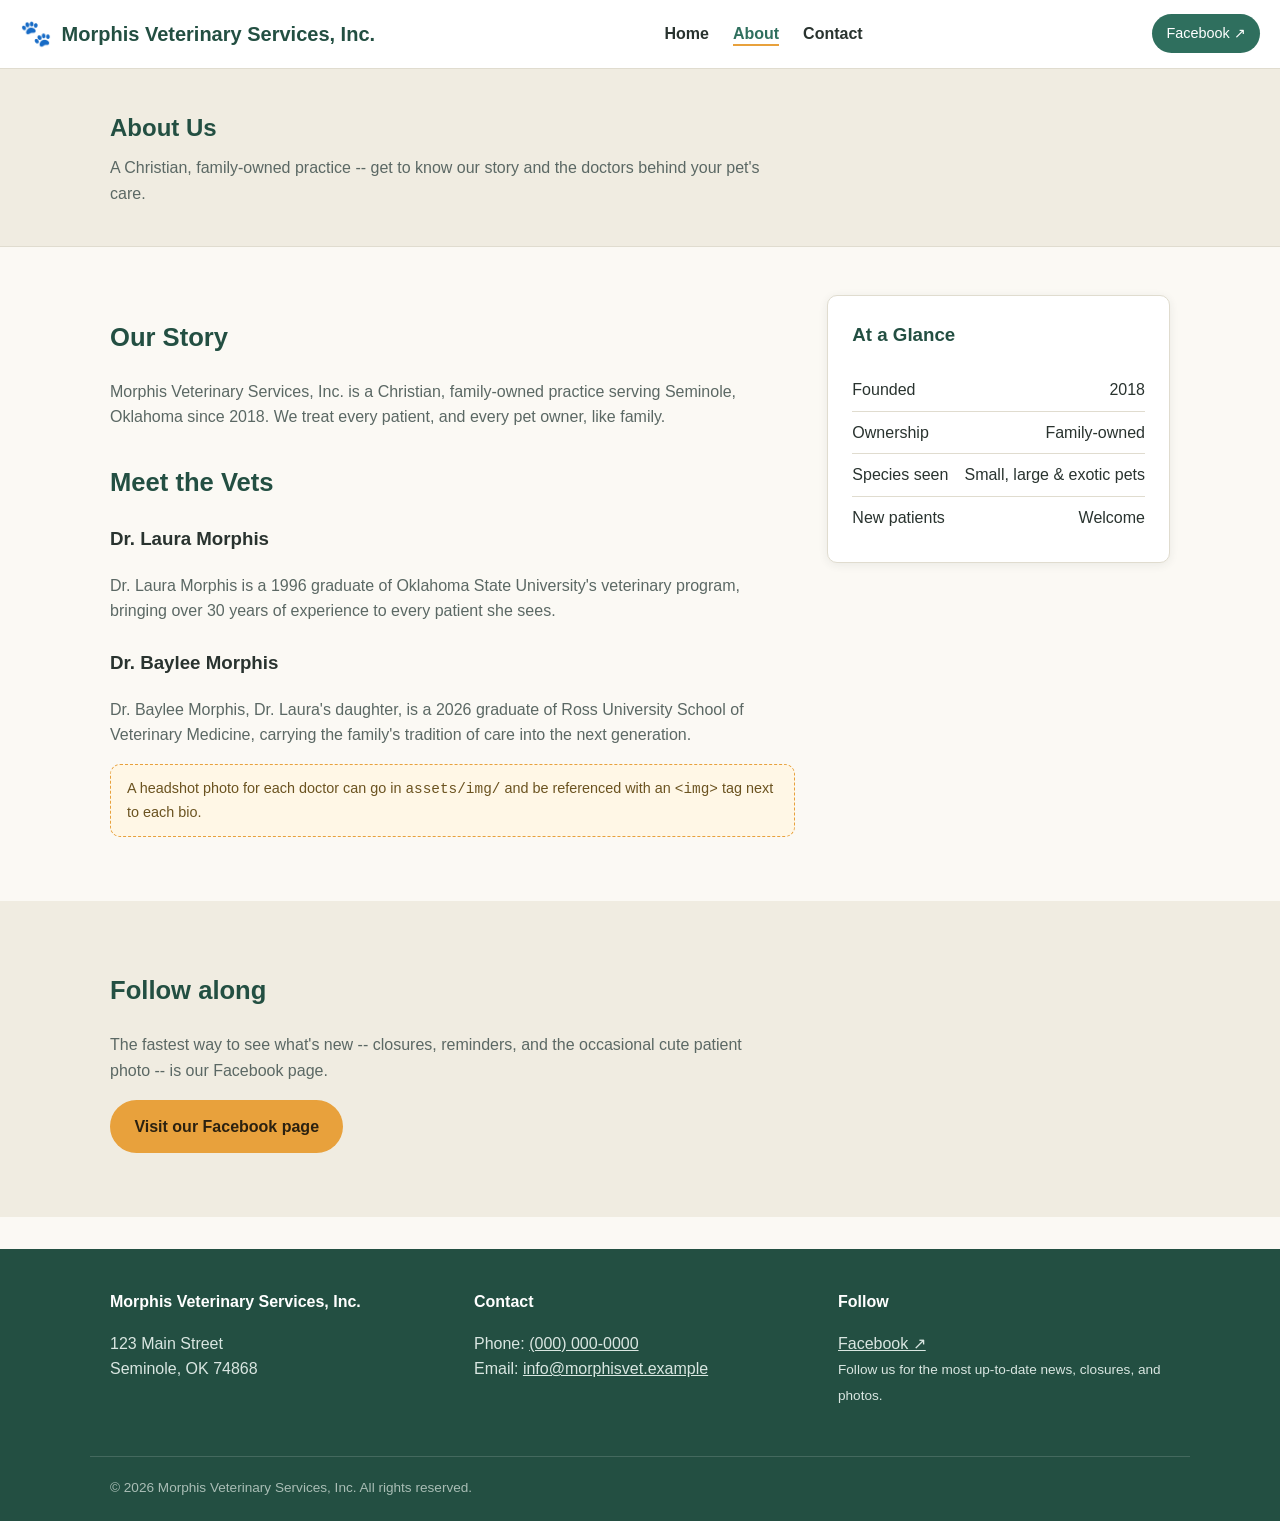
==== about.html @ ccaace9f "Add static site for Morphis Veterinary Services, Inc. Homepage plus About and Contact pages, with a " ====
<!DOCTYPE html>
<html lang="en">
<head>
<meta charset="UTF-8">
<meta name="viewport" content="width=device-width, initial-scale=1.0">
<title>About | Morphis Veterinary Services, Inc.</title>
<meta name="description" content="Learn about Morphis Veterinary Services, Inc. and the team behind your pet's care.">
<link rel="stylesheet" href="assets/css/style.css">
</head>
<body>
<a class="skip-link" href="#main">Skip to main content</a>

<header class="site-header">
  <nav class="nav-bar" aria-label="Primary">
    <a class="brand" href="index.html">
      <span class="brand-mark" aria-hidden="true">🐾</span>
      Morphis Veterinary Services, Inc.
    </a>
    <ul class="nav-links">
      <li><a href="index.html">Home</a></li>
      <li><a href="about.html" aria-current="page">About</a></li>
      <li><a href="contact.html">Contact</a></li>
    </ul>
    <!-- EDIT: replace with the real Facebook Page URL -->
    <a class="nav-fb-link" href="https://www.facebook.com/MorphisVet" target="_blank" rel="noopener">
      Facebook ↗
    </a>
  </nav>
</header>

<main id="main">

  <section class="page-hero">
    <div class="container">
      <h1>About Us</h1>
      <p>
        A Christian, family-owned practice -- get to know our story and
        the doctors behind your pet's care.
      </p>
    </div>
  </section>

  <section>
    <div class="container two-col">
      <div>
        <h2>Our Story</h2>
        <p class="section-intro">
          Morphis Veterinary Services, Inc. is a Christian, family-owned
          practice serving Seminole, Oklahoma since 2018. We treat every
          patient, and every pet owner, like family.
          <!-- EDIT: add more of your own founding story if you'd like -->
        </p>

        <h2 style="margin-top:2rem;">Meet the Vets</h2>

        <h3>Dr. Laura Morphis</h3>
        <p class="section-intro">
          Dr. Laura Morphis is a 1996 graduate of Oklahoma State
          University's veterinary program, bringing over 30 years of
          experience to every patient she sees.
          <!-- EDIT: add personal touches -- hobbies, pets of her own,
               favorite part of the job, etc. -->
        </p>

        <h3 style="margin-top:1.5rem;">Dr. Baylee Morphis</h3>
        <p class="section-intro">
          Dr. Baylee Morphis, Dr. Laura's daughter, is a 2026 graduate of
          Ross University School of Veterinary Medicine, carrying the
          family's tradition of care into the next generation.
          <!-- EDIT: add personal touches here too -->
        </p>

        <div class="placeholder">
          A headshot photo for each doctor can go in
          <code>assets/img/</code> and be referenced with an
          <code>&lt;img&gt;</code> tag next to each bio.
        </div>
      </div>

      <aside>
        <div class="card">
          <h3>At a Glance</h3>
          <ul class="info-list">
            <li><span>Founded</span> <span>2018</span></li>
            <li><span>Ownership</span> <span>Family-owned</span></li>
            <li><span>Species seen</span> <span>Small, large &amp; exotic pets</span></li>
            <li><span>New patients</span> <span>Welcome</span></li>
          </ul>
        </div>
      </aside>
    </div>
  </section>

  <section class="section-alt">
    <div class="container">
      <h2>Follow along</h2>
      <p class="section-intro">
        The fastest way to see what's new -- closures, reminders, and the
        occasional cute patient photo -- is our Facebook page.
      </p>
      <p>
        <a class="btn btn-primary" href="https://www.facebook.com/MorphisVet" target="_blank" rel="noopener">
          Visit our Facebook page
        </a>
      </p>
    </div>
  </section>

</main>

<footer class="site-footer">
  <div class="container footer-grid">
    <div>
      <h3>Morphis Veterinary Services, Inc.</h3>
      <p>
        123 Main Street<br>
        Seminole, OK 74868
      </p>
    </div>
    <div>
      <h3>Contact</h3>
      <p>
        Phone: <a href="tel:+10000000000">(000) 000-0000</a><br>
        Email: <a href="mailto:info@morphisvet.example">info@morphisvet.example</a>
      </p>
    </div>
    <div>
      <h3>Follow</h3>
      <p>
        <a href="https://www.facebook.com/MorphisVet" target="_blank" rel="noopener">
          Facebook ↗
        </a><br>
        <span style="font-size:0.85rem;">
          Follow us for the most up-to-date news, closures, and photos.
        </span>
      </p>
    </div>
  </div>
  <div class="container footer-bottom">
    &copy; <span id="year"></span> Morphis Veterinary Services, Inc. All rights reserved.
  </div>
</footer>

<script>
  document.getElementById('year').textContent = new Date().getFullYear();
</script>

</body>
</html>
---- assets/css/style.css ----
/* ==========================================================================
   Morphis Veterinary Services, Inc. -- site styles
   Plain CSS, no build step. Edit variables below to re-theme the whole site.
   ========================================================================== */

:root {
  --color-primary: #2f6f5e;      /* deep teal-green */
  --color-primary-dark: #234f42;
  --color-accent: #e8a13c;       /* warm amber accent */
  --color-bg: #fbf9f4;           /* warm off-white */
  --color-bg-alt: #f0ece1;
  --color-text: #29332f;
  --color-text-muted: #5b6864;
  --color-border: #e0dccf;
  --max-width: 1100px;
  --radius: 10px;
  --shadow: 0 2px 10px rgba(41, 51, 47, 0.08);
}

* {
  box-sizing: border-box;
}

html {
  scroll-behavior: smooth;
}

body {
  margin: 0;
  font-family: "Segoe UI", Tahoma, Geneva, Verdana, sans-serif;
  color: var(--color-text);
  background: var(--color-bg);
  line-height: 1.6;
}

img {
  max-width: 100%;
  display: block;
}

a {
  color: var(--color-primary);
}

a:hover,
a:focus {
  color: var(--color-primary-dark);
}

.container {
  max-width: var(--max-width);
  margin: 0 auto;
  padding: 0 1.25rem;
}

/* Skip link for keyboard/screen-reader users */
.skip-link {
  position: absolute;
  left: -999px;
  top: auto;
  background: var(--color-primary);
  color: #fff;
  padding: 0.75rem 1rem;
  z-index: 100;
  border-radius: 0 0 var(--radius) 0;
}

.skip-link:focus {
  left: 0;
  top: 0;
}

/* ---------- Header / nav ---------- */
.site-header {
  background: #fff;
  border-bottom: 1px solid var(--color-border);
  position: sticky;
  top: 0;
  z-index: 10;
}

.nav-bar {
  display: flex;
  align-items: center;
  justify-content: space-between;
  flex-wrap: wrap;
  padding: 0.9rem 1.25rem;
  gap: 0.75rem;
}

.brand {
  display: flex;
  align-items: center;
  gap: 0.6rem;
  font-size: 1.25rem;
  font-weight: 700;
  color: var(--color-primary-dark);
  text-decoration: none;
}

.brand:hover {
  color: var(--color-primary);
}

.brand-mark {
  font-size: 1.6rem;
  line-height: 1;
}

.nav-links {
  list-style: none;
  display: flex;
  flex-wrap: wrap;
  gap: 1.5rem;
  margin: 0;
  padding: 0;
}

.nav-links a {
  text-decoration: none;
  color: var(--color-text);
  font-weight: 600;
}

.nav-links a[aria-current="page"] {
  color: var(--color-primary);
  border-bottom: 2px solid var(--color-accent);
  padding-bottom: 2px;
}

.nav-links a:hover {
  color: var(--color-primary);
}

.nav-fb-link {
  display: inline-flex;
  align-items: center;
  gap: 0.4rem;
  background: var(--color-primary);
  color: #fff !important;
  padding: 0.5rem 0.9rem;
  border-radius: 999px;
  font-size: 0.9rem;
  text-decoration: none;
}

.nav-fb-link:hover {
  background: var(--color-primary-dark);
  color: #fff !important;
}

/* ---------- Hero ---------- */
.hero {
  background: linear-gradient(135deg, var(--color-primary) 0%, var(--color-primary-dark) 100%);
  color: #fff;
  padding: 3.5rem 0;
}

.hero h1 {
  font-size: 2.2rem;
  margin: 0 0 0.75rem;
}

.hero p {
  font-size: 1.1rem;
  max-width: 42rem;
  color: #eef4f1;
}

.hero-actions {
  margin-top: 1.5rem;
  display: flex;
  flex-wrap: wrap;
  gap: 0.9rem;
}

.page-hero {
  background: var(--color-bg-alt);
  padding: 2.5rem 0;
  border-bottom: 1px solid var(--color-border);
}

.page-hero h1 {
  margin: 0 0 0.5rem;
  color: var(--color-primary-dark);
}

.page-hero p {
  color: var(--color-text-muted);
  max-width: 42rem;
  margin: 0;
}

/* ---------- Buttons ---------- */
.btn {
  display: inline-block;
  padding: 0.75rem 1.4rem;
  border-radius: 999px;
  font-weight: 700;
  text-decoration: none;
  border: 2px solid transparent;
}

.btn-primary {
  background: var(--color-accent);
  color: #2b2110;
}

.btn-primary:hover {
  background: #d6912e;
  color: #2b2110;
}

.btn-outline {
  border-color: #fff;
  color: #fff !important;
}

.btn-outline:hover {
  background: rgba(255, 255, 255, 0.15);
}

/* ---------- Sections ---------- */
section {
  padding: 3rem 0;
}

.section-alt {
  background: var(--color-bg-alt);
}

h2 {
  color: var(--color-primary-dark);
  font-size: 1.6rem;
}

.section-intro {
  max-width: 42rem;
  color: var(--color-text-muted);
}

/* ---------- Cards / grid ---------- */
.grid {
  display: grid;
  gap: 1.5rem;
  grid-template-columns: repeat(auto-fit, minmax(240px, 1fr));
  margin-top: 1.75rem;
}

.card {
  background: #fff;
  border: 1px solid var(--color-border);
  border-radius: var(--radius);
  padding: 1.5rem;
  box-shadow: var(--shadow);
}

.card h3 {
  margin-top: 0;
  color: var(--color-primary-dark);
}

.card-icon {
  font-size: 1.8rem;
  margin-bottom: 0.5rem;
}

/* ---------- Two-column layout (e.g. content + Facebook feed) ---------- */
.two-col {
  display: grid;
  gap: 2rem;
  grid-template-columns: 2fr 1fr;
  align-items: start;
}

@media (max-width: 780px) {
  .two-col {
    grid-template-columns: 1fr;
  }
}

/* ---------- Facebook feed panel ---------- */
.fb-panel {
  background: #fff;
  border: 1px solid var(--color-border);
  border-radius: var(--radius);
  padding: 1.25rem;
  box-shadow: var(--shadow);
}

.fb-panel h2 {
  font-size: 1.2rem;
  margin-top: 0;
  display: flex;
  align-items: center;
  gap: 0.5rem;
}

.fb-embed-wrap {
  overflow-x: auto;
}

.fb-fallback {
  margin-top: 0.9rem;
  font-size: 0.95rem;
  color: var(--color-text-muted);
}

/* ---------- Info list (hours, contact) ---------- */
.info-list {
  list-style: none;
  margin: 0;
  padding: 0;
}

.info-list li {
  display: flex;
  justify-content: space-between;
  gap: 1rem;
  padding: 0.5rem 0;
  border-bottom: 1px solid var(--color-border);
}

.info-list li:last-child {
  border-bottom: none;
}

/* ---------- Placeholder callout ---------- */
.placeholder {
  background: #fff7e6;
  border: 1px dashed var(--color-accent);
  border-radius: var(--radius);
  padding: 0.75rem 1rem;
  font-size: 0.9rem;
  color: #6b5320;
  margin: 1rem 0;
}

/* ---------- Map ---------- */
.map-wrap {
  border-radius: var(--radius);
  overflow: hidden;
  border: 1px solid var(--color-border);
  box-shadow: var(--shadow);
}

.map-wrap iframe {
  width: 100%;
  height: 320px;
  border: 0;
  display: block;
}

/* ---------- Contact form (front-end only) ---------- */
form {
  display: grid;
  gap: 1rem;
  max-width: 32rem;
}

label {
  font-weight: 600;
  display: block;
  margin-bottom: 0.3rem;
}

input,
textarea {
  width: 100%;
  padding: 0.6rem 0.75rem;
  border: 1px solid var(--color-border);
  border-radius: 6px;
  font-family: inherit;
  font-size: 1rem;
}

input:focus,
textarea:focus {
  outline: 2px solid var(--color-primary);
  outline-offset: 1px;
}

/* ---------- Footer ---------- */
.site-footer {
  background: var(--color-primary-dark);
  color: #d9e6e1;
  padding: 2.5rem 0 1.5rem;
  margin-top: 2rem;
}

.footer-grid {
  display: grid;
  gap: 2rem;
  grid-template-columns: repeat(auto-fit, minmax(200px, 1fr));
}

.footer-grid h3 {
  color: #fff;
  font-size: 1rem;
  margin-top: 0;
}

.site-footer a {
  color: #d9e6e1;
}

.site-footer a:hover {
  color: #fff;
}

.footer-bottom {
  margin-top: 2rem;
  padding-top: 1.25rem;
  border-top: 1px solid rgba(255, 255, 255, 0.15);
  font-size: 0.85rem;
  color: #a9bdb5;
}
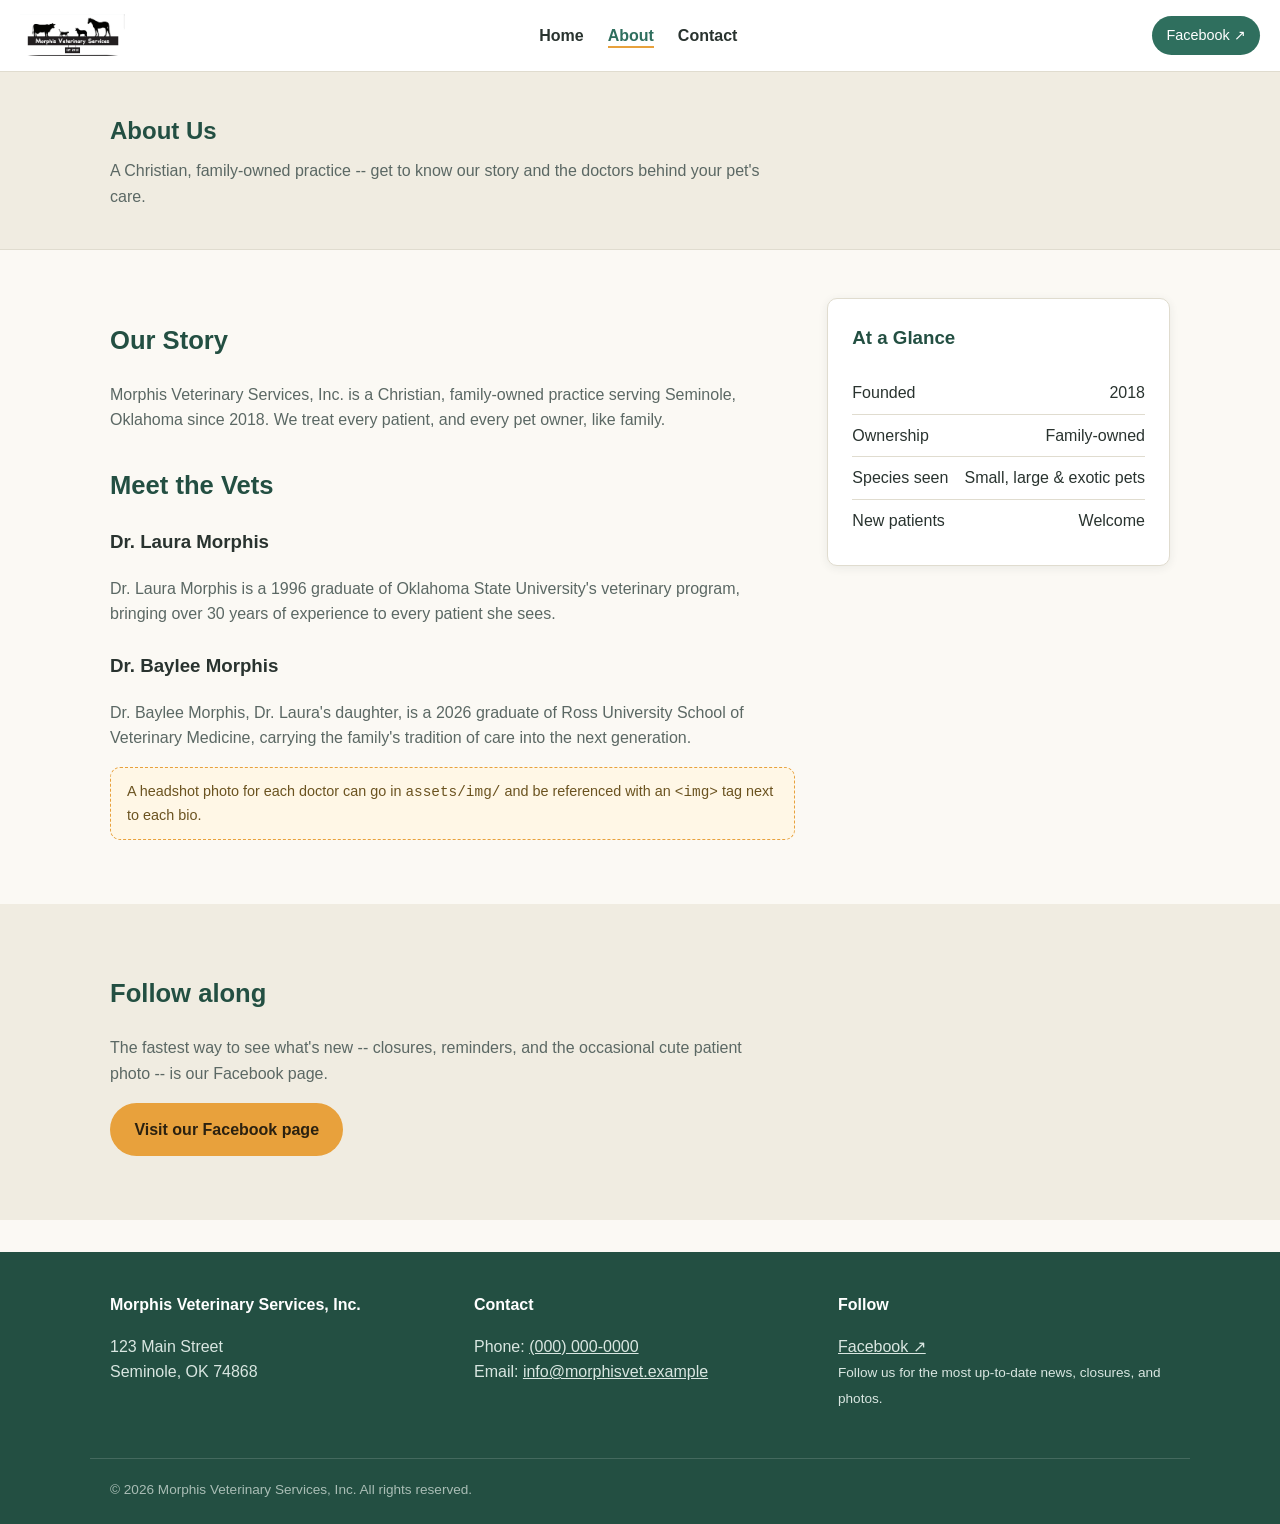
==== commit 8c967bb7: "Use logo graphic in the nav bar instead of text Co-Authored-By: Claude Sonnet 5 <noreply@anthropic.c" ====
--- a/about.html
+++ b/about.html
@@ -13,8 +13,7 @@
 <header class="site-header">
   <nav class="nav-bar" aria-label="Primary">
     <a class="brand" href="index.html">
-      <span class="brand-mark" aria-hidden="true">🐾</span>
-      Morphis Veterinary Services, Inc.
+      <img src="assets/img/banner-logo.jpeg" alt="Morphis Veterinary Services, Inc." class="brand-logo">
     </a>
     <ul class="nav-links">
       <li><a href="index.html">Home</a></li>
--- a/assets/css/style.css
+++ b/assets/css/style.css
@@ -53,6 +53,19 @@
   padding: 0 1.25rem;
 }
 
+/* Visually hidden but still readable by screen readers / SEO */
+.sr-only {
+  position: absolute;
+  width: 1px;
+  height: 1px;
+  padding: 0;
+  margin: -1px;
+  overflow: hidden;
+  clip: rect(0, 0, 0, 0);
+  white-space: nowrap;
+  border: 0;
+}
+
 /* Skip link for keyboard/screen-reader users */
 .skip-link {
   position: absolute;
@@ -91,20 +104,13 @@
 .brand {
   display: flex;
   align-items: center;
-  gap: 0.6rem;
-  font-size: 1.25rem;
-  font-weight: 700;
-  color: var(--color-primary-dark);
   text-decoration: none;
 }
 
-.brand:hover {
-  color: var(--color-primary);
-}
-
-.brand-mark {
-  font-size: 1.6rem;
-  line-height: 1;
+.brand-logo {
+  height: 42px;
+  width: auto;
+  display: block;
 }
 
 .nav-links {
@@ -149,6 +155,62 @@
   color: #fff !important;
 }
 
+/* ---------- Top banner: logo strip, team photo, intro blurb ---------- */
+.banner-wrap {
+  width: 100%;
+  height: 2in;
+  background: #fff;
+  display: flex;
+  align-items: flex-start;
+  justify-content: flex-start;
+  overflow: hidden;
+}
+
+.banner-logo {
+  height: 100%;
+  width: auto;
+  display: block;
+}
+
+.intro-banner {
+  background: var(--color-bg-alt);
+  border-bottom: 1px solid var(--color-border);
+  padding: 2rem 0 2.5rem;
+  text-align: center;
+}
+
+.team-photo {
+  width: 200px;
+  height: 200px;
+  object-fit: cover;
+  object-position: top center;
+  border-radius: 50%;
+  border: 4px solid #fff;
+  box-shadow: var(--shadow);
+  margin: 0 auto 1.25rem;
+}
+
+.intro-banner p {
+  max-width: 40rem;
+  margin: 0 auto;
+  font-size: 1.1rem;
+  color: var(--color-text);
+}
+
+.intro-banner .hero-actions {
+  justify-content: center;
+  margin-top: 1.5rem;
+}
+
+.intro-banner .btn-outline {
+  border-color: var(--color-primary);
+  color: var(--color-primary) !important;
+}
+
+.intro-banner .btn-outline:hover {
+  background: rgba(47, 111, 94, 0.1);
+}
+
 /* ---------- Hero ---------- */
 .hero {
   background: linear-gradient(135deg, var(--color-primary) 0%, var(--color-primary-dark) 100%);
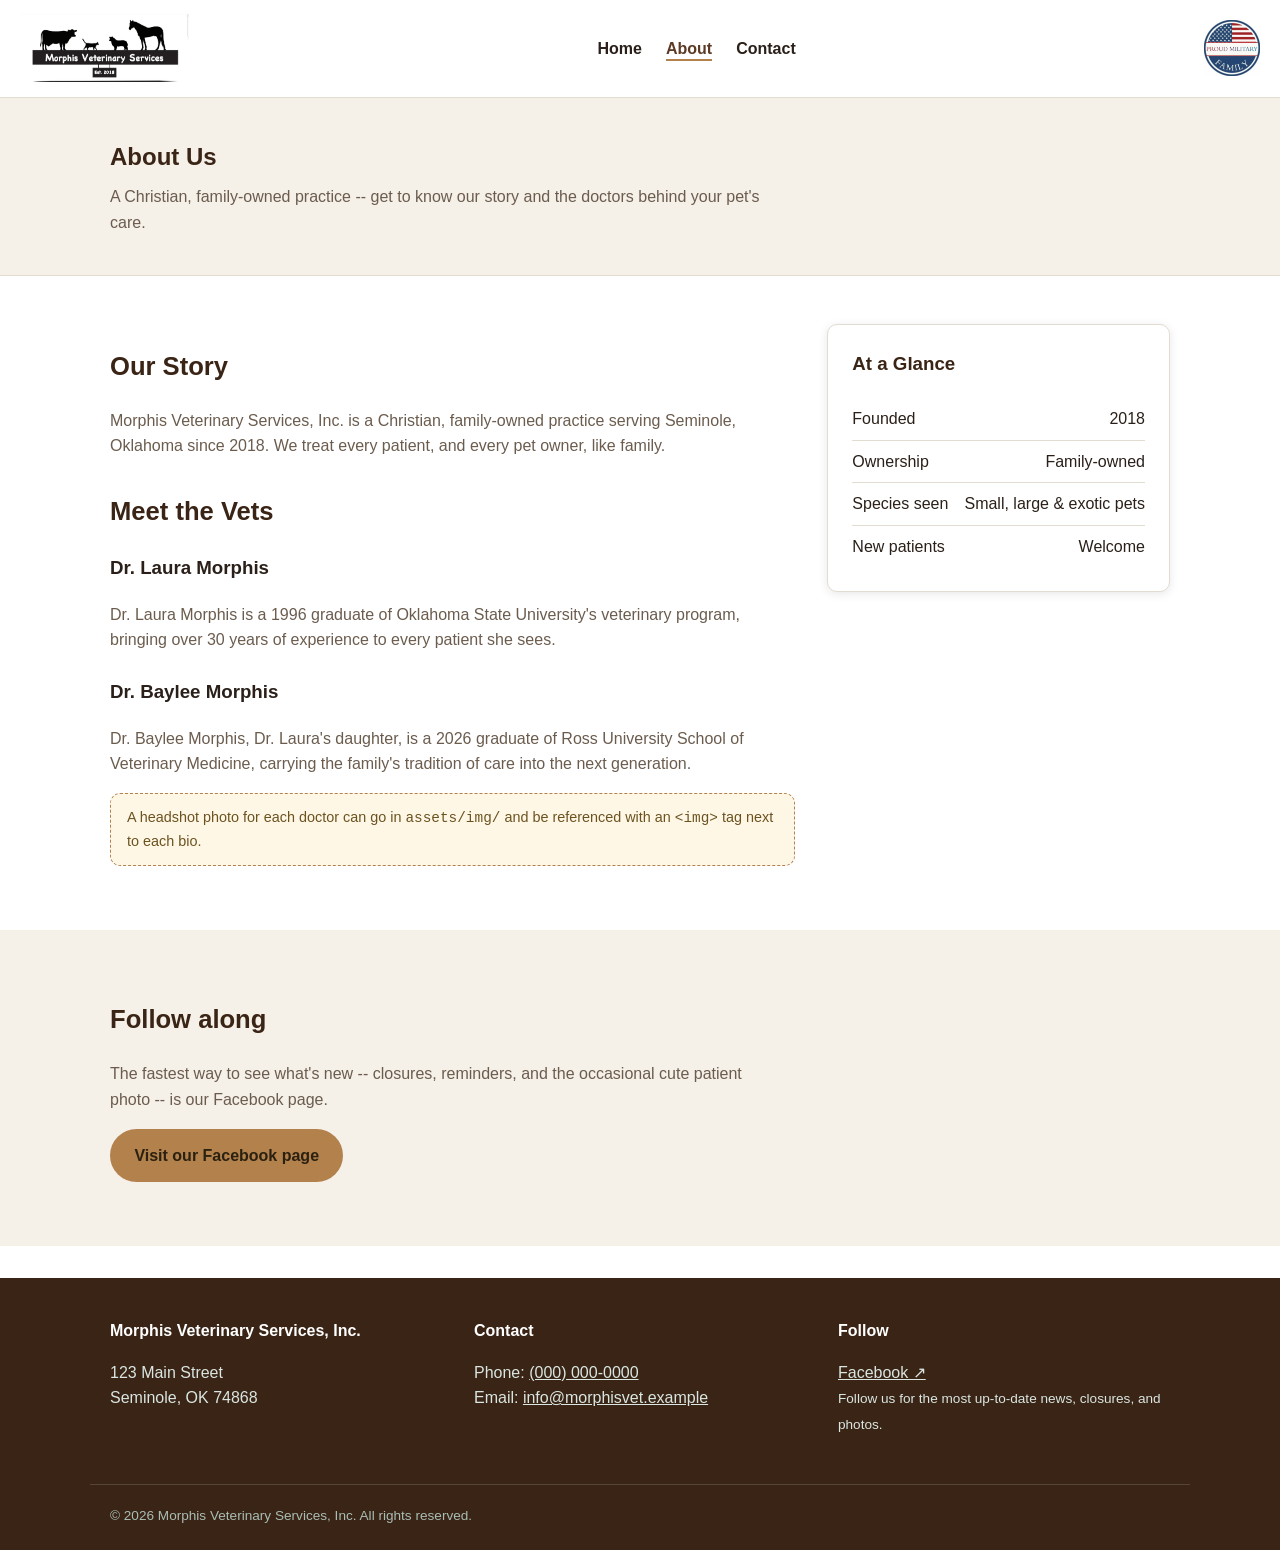
==== commit c810381e: "Swap nav Facebook pill for Proud Military Family badge Facebook link stays available via the 'Follow" ====
--- a/about.html
+++ b/about.html
@@ -20,10 +20,7 @@
       <li><a href="about.html" aria-current="page">About</a></li>
       <li><a href="contact.html">Contact</a></li>
     </ul>
-    <!-- EDIT: replace with the real Facebook Page URL -->
-    <a class="nav-fb-link" href="https://www.facebook.com/MorphisVet" target="_blank" rel="noopener">
-      Facebook ↗
-    </a>
+    <img src="assets/img/military-family-badge.jpeg" alt="Proud Military Family" class="nav-badge">
   </nav>
 </header>
 
--- a/assets/css/style.css
+++ b/assets/css/style.css
@@ -4,17 +4,17 @@
    ========================================================================== */
 
 :root {
-  --color-primary: #2f6f5e;      /* deep teal-green */
-  --color-primary-dark: #234f42;
-  --color-accent: #e8a13c;       /* warm amber accent */
-  --color-bg: #fbf9f4;           /* warm off-white */
-  --color-bg-alt: #f0ece1;
-  --color-text: #29332f;
-  --color-text-muted: #5b6864;
-  --color-border: #e0dccf;
+  --color-primary: #5c3a24;      /* dark walnut brown, like the office trim */
+  --color-primary-dark: #3a2415;
+  --color-accent: #b3814c;       /* warm oak accent */
+  --color-bg: #ffffff;           /* white walls */
+  --color-bg-alt: #f5f0e8;       /* soft warm off-white for alt sections */
+  --color-text: #2a2019;
+  --color-text-muted: #6b5c4e;
+  --color-border: #e3dcd0;
   --max-width: 1100px;
   --radius: 10px;
-  --shadow: 0 2px 10px rgba(41, 51, 47, 0.08);
+  --shadow: 0 2px 10px rgba(42, 32, 25, 0.1);
 }
 
 * {
@@ -108,7 +108,7 @@
 }
 
 .brand-logo {
-  height: 42px;
+  height: 68px;
   width: auto;
   display: block;
 }
@@ -155,23 +155,13 @@
   color: #fff !important;
 }
 
-/* ---------- Top banner: logo strip, team photo, intro blurb ---------- */
-.banner-wrap {
-  width: 100%;
-  height: 2in;
-  background: #fff;
-  display: flex;
-  align-items: flex-start;
-  justify-content: flex-start;
-  overflow: hidden;
-}
-
-.banner-logo {
-  height: 100%;
+.nav-badge {
+  height: 56px;
   width: auto;
   display: block;
 }
 
+/* ---------- Intro banner: team photo + description ---------- */
 .intro-banner {
   background: var(--color-bg-alt);
   border-bottom: 1px solid var(--color-border);
